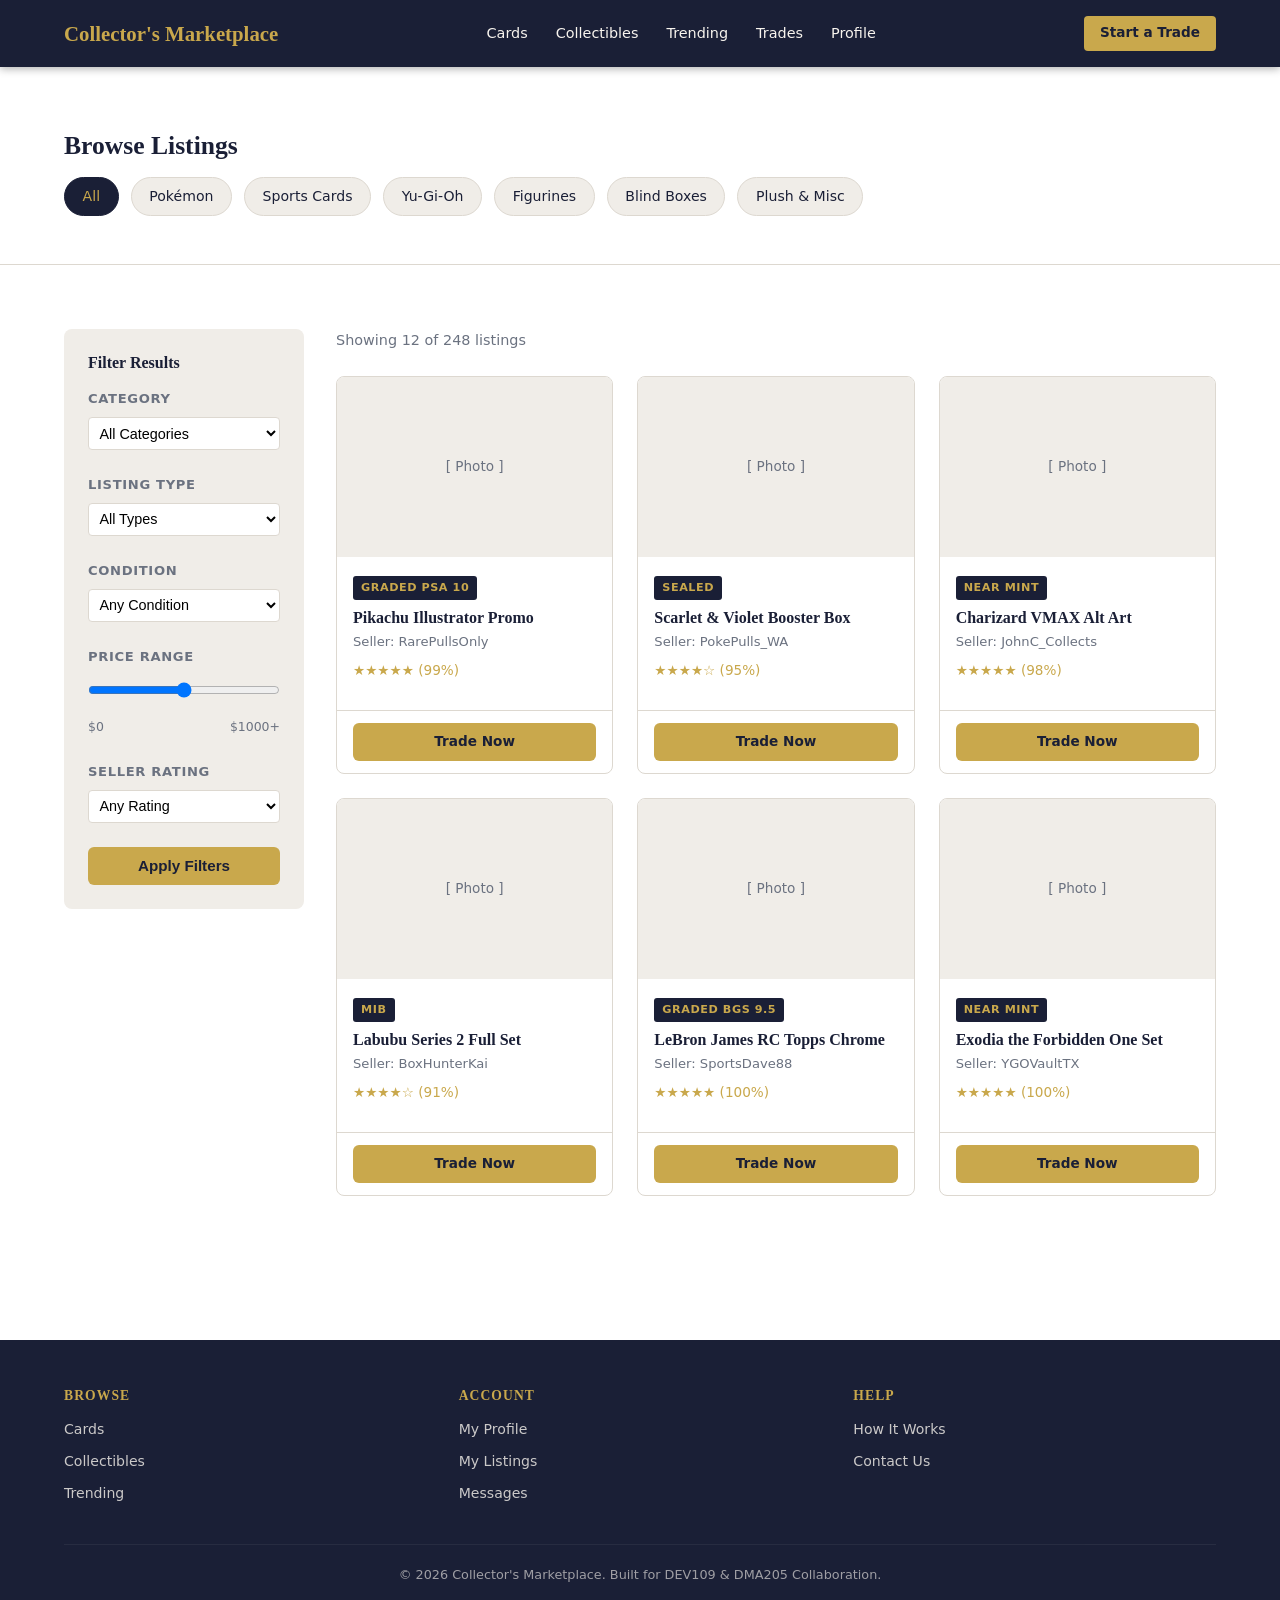
==== html/browse.html @ bccf162f "Build out prototype: homepage, browse, product detail, trade flow" ====
<!DOCTYPE html>
<html lang="en">
<head>
  <meta charset="UTF-8">
  <meta name="viewport" content="width=device-width, initial-scale=1.0">
  <meta name="description" content="Browse collectibles, trading cards, figurines, and more on Collector's Marketplace. Filter by category, condition, price, and seller rating.">
  <meta name="author" content="DEV109 Team 4 – Rana Moradi & Aayush Mehmi">
  <meta name="keywords" content="browse collectibles, trading cards, buy sell trade, pokemon cards, sports cards">
  <title>Browse Listings – Collector's Marketplace</title>
  <link rel="stylesheet" href="../css/styles.css">
</head>
<body>

  <!-- Navigation -->
  <nav class="site-nav" aria-label="Main navigation">
    <div class="container">
      <a href="../index.html" class="nav-logo">Collector's Marketplace</a>
      <ul class="nav-links">
        <li><a href="browse.html?category=cards">Cards</a></li>
        <li><a href="browse.html?category=collectibles">Collectibles</a></li>
        <li><a href="browse.html?sort=trending">Trending</a></li>
        <li><a href="browse.html?type=trades">Trades</a></li>
        <li><a href="profile.html">Profile</a></li>
      </ul>
      <div class="nav-actions">
        <a href="trade-flow.html" class="btn-nav">Start a Trade</a>
      </div>
    </div>
  </nav>

  <!-- Page Header -->
  <div class="section" style="padding-bottom: 1rem; border-bottom: 1px solid var(--border);">
    <div class="container">
      <h1 style="font-size: 1.6rem;">Browse Listings</h1>
      <div class="category-pills" style="margin-top: 1rem;">
        <a href="browse.html?category=all" class="pill active">All</a>
        <a href="browse.html?category=pokemon" class="pill">Pokémon</a>
        <a href="browse.html?category=sports" class="pill">Sports Cards</a>
        <a href="browse.html?category=yugioh" class="pill">Yu-Gi-Oh</a>
        <a href="browse.html?category=figurines" class="pill">Figurines</a>
        <a href="browse.html?category=blind-boxes" class="pill">Blind Boxes</a>
        <a href="browse.html?category=plush" class="pill">Plush &amp; Misc</a>
      </div>
    </div>
  </div>

  <!-- Browse Layout -->
  <div class="section">
    <div class="container">
      <div class="browse-layout">

        <!-- Filters Sidebar -->
        <aside class="filters-sidebar" aria-label="Filter listings">
          <h3>Filter Results</h3>

          <div class="filter-group">
            <label for="filter-category">Category</label>
            <select id="filter-category" name="category">
              <option value="">All Categories</option>
              <option value="cards">Cards</option>
              <option value="pokemon">Pokémon</option>
              <option value="sports">Sports Cards</option>
              <option value="yugioh">Yu-Gi-Oh</option>
              <option value="collectibles">Collectibles</option>
              <option value="figurines">Figurines</option>
              <option value="blind-boxes">Blind Boxes</option>
              <option value="toys">Toys</option>
              <option value="plush">Plush &amp; Misc</option>
            </select>
          </div>

          <div class="filter-group">
            <label for="filter-listing-type">Listing Type</label>
            <select id="filter-listing-type" name="listing-type">
              <option value="">All Types</option>
              <option value="trade">Trade Only</option>
              <option value="buy">Buy Only</option>
              <option value="both">Buy or Trade</option>
            </select>
          </div>

          <div class="filter-group">
            <label for="filter-condition">Condition</label>
            <select id="filter-condition" name="condition">
              <option value="">Any Condition</option>
              <option value="graded">Graded (PSA/BGS)</option>
              <option value="sealed">Sealed / MIB</option>
              <option value="near-mint">Near Mint</option>
              <option value="lightly-played">Lightly Played</option>
              <option value="played">Played</option>
            </select>
          </div>

          <div class="filter-group">
            <label for="filter-price">Price Range</label>
            <input type="range" id="filter-price" name="price" min="0" max="1000" value="500">
            <div class="range-labels">
              <span>$0</span>
              <span>$1000+</span>
            </div>
          </div>

          <div class="filter-group">
            <label for="filter-rating">Seller Rating</label>
            <select id="filter-rating" name="rating">
              <option value="">Any Rating</option>
              <option value="5">★★★★★ (100%)</option>
              <option value="4">★★★★☆ (90%+)</option>
              <option value="3">★★★☆☆ (80%+)</option>
            </select>
          </div>

          <button class="btn-primary" style="width: 100%;">Apply Filters</button>
        </aside>

        <!-- Results Grid -->
        <main aria-label="Listing results">
          <p style="font-size: 0.9rem; color: var(--muted); margin-bottom: 1.5rem;">Showing 12 of 248 listings</p>

          <div class="cards-grid">

            <article class="product-card">
              <div class="card-image" aria-label="Item image">[ Photo ]</div>
              <div class="card-body">
                <span class="card-condition">Graded PSA 10</span>
                <h3>Pikachu Illustrator Promo</h3>
                <p class="card-seller">Seller: RarePullsOnly</p>
                <p class="card-rating">★★★★★ (99%)</p>
              </div>
              <div class="card-footer">
                <a href="product-detail.html" class="btn-primary">Trade Now</a>
              </div>
            </article>

            <article class="product-card">
              <div class="card-image" aria-label="Item image">[ Photo ]</div>
              <div class="card-body">
                <span class="card-condition">Sealed</span>
                <h3>Scarlet &amp; Violet Booster Box</h3>
                <p class="card-seller">Seller: PokePulls_WA</p>
                <p class="card-rating">★★★★☆ (95%)</p>
              </div>
              <div class="card-footer">
                <a href="product-detail.html" class="btn-primary">Trade Now</a>
              </div>
            </article>

            <article class="product-card">
              <div class="card-image" aria-label="Item image">[ Photo ]</div>
              <div class="card-body">
                <span class="card-condition">Near Mint</span>
                <h3>Charizard VMAX Alt Art</h3>
                <p class="card-seller">Seller: JohnC_Collects</p>
                <p class="card-rating">★★★★★ (98%)</p>
              </div>
              <div class="card-footer">
                <a href="product-detail.html" class="btn-primary">Trade Now</a>
              </div>
            </article>

            <article class="product-card">
              <div class="card-image" aria-label="Item image">[ Photo ]</div>
              <div class="card-body">
                <span class="card-condition">MIB</span>
                <h3>Labubu Series 2 Full Set</h3>
                <p class="card-seller">Seller: BoxHunterKai</p>
                <p class="card-rating">★★★★☆ (91%)</p>
              </div>
              <div class="card-footer">
                <a href="product-detail.html" class="btn-primary">Trade Now</a>
              </div>
            </article>

            <article class="product-card">
              <div class="card-image" aria-label="Item image">[ Photo ]</div>
              <div class="card-body">
                <span class="card-condition">Graded BGS 9.5</span>
                <h3>LeBron James RC Topps Chrome</h3>
                <p class="card-seller">Seller: SportsDave88</p>
                <p class="card-rating">★★★★★ (100%)</p>
              </div>
              <div class="card-footer">
                <a href="product-detail.html" class="btn-primary">Trade Now</a>
              </div>
            </article>

            <article class="product-card">
              <div class="card-image" aria-label="Item image">[ Photo ]</div>
              <div class="card-body">
                <span class="card-condition">Near Mint</span>
                <h3>Exodia the Forbidden One Set</h3>
                <p class="card-seller">Seller: YGOVaultTX</p>
                <p class="card-rating">★★★★★ (100%)</p>
              </div>
              <div class="card-footer">
                <a href="product-detail.html" class="btn-primary">Trade Now</a>
              </div>
            </article>

          </div>
        </main>

      </div>
    </div>
  </div>

  <!-- Footer -->
  <footer class="site-footer" aria-label="Site footer">
    <div class="container">
      <div class="footer-grid">
        <div class="footer-col">
          <h4>Browse</h4>
          <ul>
            <li><a href="browse.html?category=cards">Cards</a></li>
            <li><a href="browse.html?category=collectibles">Collectibles</a></li>
            <li><a href="browse.html?sort=trending">Trending</a></li>
          </ul>
        </div>
        <div class="footer-col">
          <h4>Account</h4>
          <ul>
            <li><a href="profile.html">My Profile</a></li>
            <li><a href="#">My Listings</a></li>
            <li><a href="#">Messages</a></li>
          </ul>
        </div>
        <div class="footer-col">
          <h4>Help</h4>
          <ul>
            <li><a href="#">How It Works</a></li>
            <li><a href="#">Contact Us</a></li>
          </ul>
        </div>
      </div>
      <p class="footer-bottom">&copy; 2026 Collector's Marketplace. Built for DEV109 &amp; DMA205 Collaboration.</p>
    </div>
  </footer>

</body>
</html>
---- css/styles.css ----
/* =============================================
   Collector's Marketplace – Global Styles
   css/styles.css
   ============================================= */

/* --- Reset & Base --- */
*, *::before, *::after {
  box-sizing: border-box;
  margin: 0;
  padding: 0;
}

:root {
  --navy:   #1A1F36;
  --cream:  #F8F4EE;
  --gold:   #C9A84C;
  --gold-light: #E8D08A;
  --grey:   #F0EDE8;
  --text:   #2D2D2D;
  --muted:  #6B7280;
  --white:  #FFFFFF;
  --border: #DDD8D0;
  --danger: #C0392B;
  --success:#27AE60;
}

html {
  scroll-behavior: smooth;
}

body {
  font-family: system-ui, -apple-system, sans-serif;
  font-size: 1rem;
  line-height: 1.6;
  color: var(--text);
  background-color: var(--white);
}

a {
  color: var(--navy);
  text-decoration: none;
}

a:hover {
  color: var(--gold);
}

img {
  max-width: 100%;
  display: block;
}

/* --- Typography --- */
h1, h2, h3, h4 {
  font-family: Georgia, 'Times New Roman', serif;
  line-height: 1.2;
  color: var(--navy);
}

h1 { font-size: 2.5rem; }
h2 { font-size: 1.8rem; }
h3 { font-size: 1.25rem; }
h4 { font-size: 1rem; }

/* --- Layout Utilities --- */
.container {
  max-width: 1200px;
  margin: 0 auto;
  padding: 0 1.5rem;
}

.section {
  padding: 4rem 0;
}

/* --- Navigation --- */
.site-nav {
  background-color: var(--navy);
  position: sticky;
  top: 0;
  z-index: 100;
  box-shadow: 0 2px 8px rgba(0,0,0,0.3);
}

.site-nav .container {
  display: flex;
  align-items: center;
  justify-content: space-between;
  padding-top: 1rem;
  padding-bottom: 1rem;
  gap: 1rem;
}

.nav-logo {
  font-family: Georgia, serif;
  font-size: 1.3rem;
  color: var(--gold);
  font-weight: bold;
  white-space: nowrap;
}

.nav-links {
  display: flex;
  list-style: none;
  gap: 0.25rem;
  flex-wrap: wrap;
}

.nav-links a {
  color: var(--cream);
  padding: 0.4rem 0.75rem;
  border-radius: 4px;
  font-size: 0.9rem;
  transition: background 0.2s, color 0.2s;
}

.nav-links a:hover {
  background-color: var(--gold);
  color: var(--navy);
}

.nav-actions {
  display: flex;
  gap: 0.5rem;
  align-items: center;
}

.btn-nav {
  background: var(--gold);
  color: var(--navy);
  padding: 0.4rem 1rem;
  border-radius: 4px;
  font-weight: 600;
  font-size: 0.85rem;
  transition: background 0.2s;
  white-space: nowrap;
}

.btn-nav:hover {
  background: var(--gold-light);
  color: var(--navy);
}

/* --- Buttons --- */
.btn-primary {
  display: inline-block;
  background-color: var(--gold);
  color: var(--navy);
  font-weight: 700;
  padding: 0.65rem 1.5rem;
  border-radius: 6px;
  border: none;
  cursor: pointer;
  font-size: 0.95rem;
  transition: background 0.2s, transform 0.1s;
}

.btn-primary:hover {
  background-color: var(--gold-light);
  color: var(--navy);
  transform: translateY(-1px);
}

.btn-secondary {
  display: inline-block;
  background-color: transparent;
  color: var(--navy);
  font-weight: 600;
  padding: 0.6rem 1.4rem;
  border-radius: 6px;
  border: 2px solid var(--navy);
  cursor: pointer;
  font-size: 0.95rem;
  transition: background 0.2s, color 0.2s;
}

.btn-secondary:hover {
  background-color: var(--navy);
  color: var(--white);
}

/* --- Hero --- */
.hero {
  background-color: var(--navy);
  color: var(--white);
  padding: 5rem 0 4rem;
  text-align: center;
}

.hero h1 {
  color: var(--white);
  font-size: 3rem;
  margin-bottom: 0.75rem;
}

.hero h1 span {
  color: var(--gold);
}

.hero p {
  font-size: 1.15rem;
  color: var(--cream);
  max-width: 540px;
  margin: 0 auto 2rem;
}

.hero-actions {
  display: flex;
  gap: 1rem;
  justify-content: center;
  flex-wrap: wrap;
}

.hero .btn-secondary {
  color: var(--white);
  border-color: var(--white);
}

.hero .btn-secondary:hover {
  background: var(--white);
  color: var(--navy);
}

/* --- Section Headers --- */
.section-header {
  display: flex;
  align-items: baseline;
  justify-content: space-between;
  margin-bottom: 2rem;
  border-bottom: 2px solid var(--gold);
  padding-bottom: 0.75rem;
}

.section-header h2 {
  font-size: 1.6rem;
}

.section-header a {
  font-size: 0.9rem;
  color: var(--gold);
  font-weight: 600;
}

/* --- Product Cards --- */
.cards-grid {
  display: grid;
  grid-template-columns: repeat(auto-fill, minmax(240px, 1fr));
  gap: 1.5rem;
}

.product-card {
  background: var(--white);
  border: 1px solid var(--border);
  border-radius: 8px;
  overflow: hidden;
  transition: box-shadow 0.2s, transform 0.2s;
}

.product-card:hover {
  box-shadow: 0 6px 20px rgba(26,31,54,0.12);
  transform: translateY(-3px);
}

.card-image {
  background-color: var(--grey);
  height: 180px;
  display: flex;
  align-items: center;
  justify-content: center;
  color: var(--muted);
  font-size: 0.85rem;
}

.card-body {
  padding: 1rem;
}

.card-condition {
  display: inline-block;
  background: var(--navy);
  color: var(--gold);
  font-size: 0.7rem;
  font-weight: 700;
  padding: 0.2rem 0.5rem;
  border-radius: 3px;
  text-transform: uppercase;
  letter-spacing: 0.05em;
  margin-bottom: 0.5rem;
}

.card-body h3 {
  font-size: 1rem;
  margin-bottom: 0.25rem;
}

.card-seller {
  font-size: 0.82rem;
  color: var(--muted);
  margin-bottom: 0.5rem;
}

.card-rating {
  color: var(--gold);
  font-size: 0.85rem;
  margin-bottom: 0.75rem;
}

.card-footer {
  padding: 0.75rem 1rem;
  border-top: 1px solid var(--border);
  display: flex;
  gap: 0.5rem;
}

.card-footer .btn-primary {
  flex: 1;
  text-align: center;
  padding: 0.5rem;
  font-size: 0.85rem;
}

/* --- Category Pills --- */
.category-pills {
  display: flex;
  gap: 0.75rem;
  flex-wrap: wrap;
  margin-bottom: 2rem;
}

.pill {
  background: var(--grey);
  color: var(--navy);
  padding: 0.45rem 1.1rem;
  border-radius: 999px;
  font-size: 0.88rem;
  font-weight: 500;
  border: 1px solid var(--border);
  cursor: pointer;
  transition: background 0.2s, color 0.2s;
}

.pill:hover, .pill.active {
  background: var(--navy);
  color: var(--gold);
  border-color: var(--navy);
}

/* --- Browse Layout --- */
.browse-layout {
  display: grid;
  grid-template-columns: 240px 1fr;
  gap: 2rem;
  align-items: start;
}

.filters-sidebar {
  background: var(--grey);
  border-radius: 8px;
  padding: 1.5rem;
  position: sticky;
  top: 80px;
}

.filters-sidebar h3 {
  font-size: 1rem;
  margin-bottom: 1rem;
  color: var(--navy);
}

.filter-group {
  margin-bottom: 1.5rem;
}

.filter-group label {
  display: block;
  font-size: 0.82rem;
  font-weight: 600;
  text-transform: uppercase;
  letter-spacing: 0.05em;
  color: var(--muted);
  margin-bottom: 0.5rem;
}

.filter-group select,
.filter-group input[type="range"] {
  width: 100%;
  padding: 0.4rem;
  border: 1px solid var(--border);
  border-radius: 4px;
  font-size: 0.9rem;
  background: var(--white);
}

.filter-group .range-labels {
  display: flex;
  justify-content: space-between;
  font-size: 0.78rem;
  color: var(--muted);
  margin-top: 0.25rem;
}

/* --- Product Detail Page --- */
.breadcrumb {
  font-size: 0.85rem;
  color: var(--muted);
  margin-bottom: 1.5rem;
}

.breadcrumb a {
  color: var(--gold);
}

.breadcrumb span {
  margin: 0 0.4rem;
}

.pdp-layout {
  display: grid;
  grid-template-columns: 1fr 1fr;
  gap: 3rem;
  align-items: start;
}

.pdp-image {
  background: var(--grey);
  border-radius: 8px;
  height: 400px;
  display: flex;
  align-items: center;
  justify-content: center;
  color: var(--muted);
  border: 1px solid var(--border);
}

.pdp-info h1 {
  font-size: 1.8rem;
  margin-bottom: 0.5rem;
}

.pdp-tags {
  display: flex;
  gap: 0.5rem;
  flex-wrap: wrap;
  margin-bottom: 1rem;
}

.tag {
  background: var(--navy);
  color: var(--gold);
  padding: 0.25rem 0.65rem;
  border-radius: 4px;
  font-size: 0.78rem;
  font-weight: 600;
  text-transform: uppercase;
}

.pdp-price {
  font-size: 1.6rem;
  font-weight: 700;
  color: var(--navy);
  font-family: Georgia, serif;
  margin-bottom: 0.5rem;
}

.pdp-seller {
  font-size: 0.9rem;
  color: var(--muted);
  margin-bottom: 1rem;
}

.pdp-description {
  font-size: 0.95rem;
  line-height: 1.7;
  color: var(--text);
  margin-bottom: 1.5rem;
  padding: 1rem;
  background: var(--grey);
  border-radius: 6px;
}

.pdp-actions {
  display: flex;
  gap: 0.75rem;
  flex-wrap: wrap;
  margin-bottom: 1.5rem;
}

.pdp-tabs {
  display: flex;
  border-bottom: 2px solid var(--border);
  margin-bottom: 1rem;
}

.pdp-tab {
  padding: 0.6rem 1.2rem;
  font-size: 0.9rem;
  cursor: pointer;
  color: var(--muted);
  border-bottom: 2px solid transparent;
  margin-bottom: -2px;
}

.pdp-tab.active {
  color: var(--navy);
  border-bottom-color: var(--gold);
  font-weight: 600;
}

/* --- Trade Flow --- */
.trade-steps {
  display: flex;
  justify-content: center;
  gap: 0;
  margin-bottom: 3rem;
  counter-reset: step;
}

.step-indicator {
  display: flex;
  align-items: center;
  gap: 0;
}

.step-num {
  width: 36px;
  height: 36px;
  border-radius: 50%;
  background: var(--border);
  color: var(--muted);
  display: flex;
  align-items: center;
  justify-content: center;
  font-weight: 700;
  font-size: 0.9rem;
  flex-shrink: 0;
}

.step-num.active {
  background: var(--navy);
  color: var(--gold);
}

.step-num.done {
  background: var(--success);
  color: var(--white);
}

.step-label {
  font-size: 0.78rem;
  color: var(--muted);
  margin-top: 0.3rem;
  text-align: center;
  max-width: 80px;
}

.step-connector {
  width: 60px;
  height: 2px;
  background: var(--border);
  margin: 0 0.25rem;
  align-self: center;
  margin-bottom: 0.3rem;
}

.step-wrapper {
  display: flex;
  flex-direction: column;
  align-items: center;
}

.trade-form-card {
  background: var(--white);
  border: 1px solid var(--border);
  border-radius: 10px;
  padding: 2.5rem;
  max-width: 600px;
  margin: 0 auto;
  box-shadow: 0 4px 16px rgba(0,0,0,0.07);
}

.trade-form-card h2 {
  font-size: 1.4rem;
  margin-bottom: 1.5rem;
}

.form-group {
  margin-bottom: 1.25rem;
}

.form-group label {
  display: block;
  font-size: 0.85rem;
  font-weight: 600;
  margin-bottom: 0.4rem;
  color: var(--navy);
}

.form-group input,
.form-group select,
.form-group textarea {
  width: 100%;
  padding: 0.6rem 0.85rem;
  border: 1px solid var(--border);
  border-radius: 6px;
  font-size: 0.95rem;
  font-family: inherit;
  background: var(--white);
  color: var(--text);
}

.form-group textarea {
  resize: vertical;
  min-height: 90px;
}

.upload-zone {
  border: 2px dashed var(--border);
  border-radius: 8px;
  padding: 2.5rem 1rem;
  text-align: center;
  color: var(--muted);
  background: var(--grey);
  cursor: pointer;
  transition: border-color 0.2s;
}

.upload-zone:hover {
  border-color: var(--gold);
}

.upload-zone p {
  font-size: 0.9rem;
  margin-top: 0.5rem;
}

.estimate-box {
  background: var(--grey);
  border-left: 4px solid var(--gold);
  padding: 1rem 1.25rem;
  border-radius: 0 6px 6px 0;
  margin-bottom: 1.25rem;
}

.estimate-box p {
  font-size: 0.85rem;
  color: var(--muted);
  margin-bottom: 0.5rem;
}

.estimate-value {
  font-size: 1.5rem;
  font-family: Georgia, serif;
  font-weight: 700;
  color: var(--navy);
}

.form-nav {
  display: flex;
  justify-content: space-between;
  margin-top: 2rem;
  padding-top: 1.5rem;
  border-top: 1px solid var(--border);
}

/* --- Footer --- */
.site-footer {
  background: var(--navy);
  color: var(--cream);
  padding: 3rem 0 1.5rem;
  margin-top: 5rem;
}

.footer-grid {
  display: grid;
  grid-template-columns: repeat(auto-fit, minmax(160px, 1fr));
  gap: 2rem;
  margin-bottom: 2rem;
}

.footer-col h4 {
  color: var(--gold);
  font-size: 0.85rem;
  text-transform: uppercase;
  letter-spacing: 0.08em;
  margin-bottom: 0.75rem;
}

.footer-col ul {
  list-style: none;
}

.footer-col ul li {
  margin-bottom: 0.4rem;
}

.footer-col ul li a {
  color: var(--cream);
  font-size: 0.88rem;
  opacity: 0.8;
  transition: opacity 0.2s;
}

.footer-col ul li a:hover {
  opacity: 1;
  color: var(--gold);
}

.footer-bottom {
  border-top: 1px solid rgba(255,255,255,0.1);
  padding-top: 1.25rem;
  font-size: 0.8rem;
  color: var(--cream);
  opacity: 0.6;
  text-align: center;
}

/* --- Responsive --- */
@media (max-width: 768px) {
  h1 { font-size: 1.8rem; }
  .hero h1 { font-size: 2rem; }

  .browse-layout {
    grid-template-columns: 1fr;
  }

  .filters-sidebar {
    position: static;
  }

  .pdp-layout {
    grid-template-columns: 1fr;
  }

  .trade-steps {
    gap: 0;
  }

  .step-connector {
    width: 30px;
  }

  .nav-links {
    display: none;
  }
}
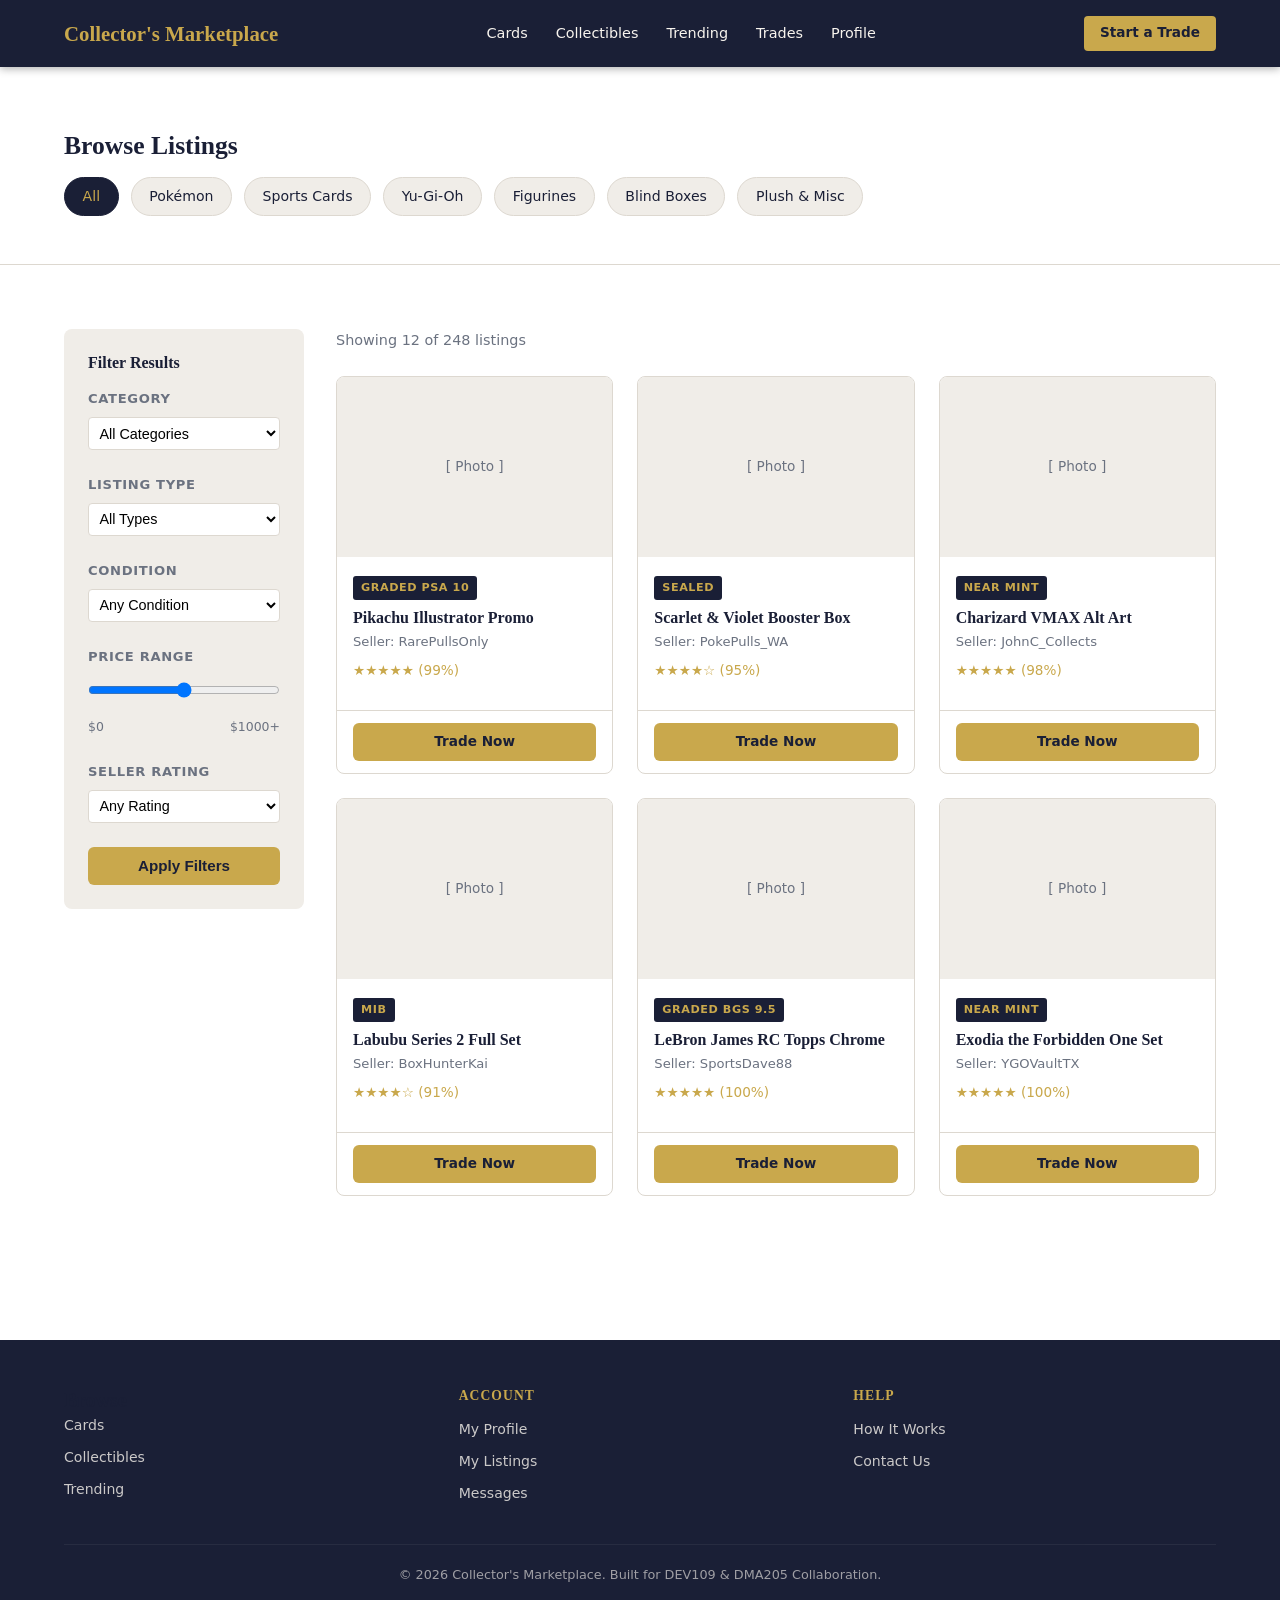
==== commit bf0b44ea: "Fix W3C validation errors across all pages" ====
--- a/html/browse.html
+++ b/html/browse.html
@@ -120,7 +120,7 @@
           <div class="cards-grid">
 
             <article class="product-card">
-              <div class="card-image" aria-label="Item image">[ Photo ]</div>
+              <div class="card-image" role="img" aria-label="Item image">[ Photo ]</div>
               <div class="card-body">
                 <span class="card-condition">Graded PSA 10</span>
                 <h3>Pikachu Illustrator Promo</h3>
@@ -133,7 +133,7 @@
             </article>
 
             <article class="product-card">
-              <div class="card-image" aria-label="Item image">[ Photo ]</div>
+              <div class="card-image" role="img" aria-label="Item image">[ Photo ]</div>
               <div class="card-body">
                 <span class="card-condition">Sealed</span>
                 <h3>Scarlet &amp; Violet Booster Box</h3>
@@ -146,7 +146,7 @@
             </article>
 
             <article class="product-card">
-              <div class="card-image" aria-label="Item image">[ Photo ]</div>
+              <div class="card-image" role="img" aria-label="Item image">[ Photo ]</div>
               <div class="card-body">
                 <span class="card-condition">Near Mint</span>
                 <h3>Charizard VMAX Alt Art</h3>
@@ -159,7 +159,7 @@
             </article>
 
             <article class="product-card">
-              <div class="card-image" aria-label="Item image">[ Photo ]</div>
+              <div class="card-image" role="img" aria-label="Item image">[ Photo ]</div>
               <div class="card-body">
                 <span class="card-condition">MIB</span>
                 <h3>Labubu Series 2 Full Set</h3>
@@ -172,7 +172,7 @@
             </article>
 
             <article class="product-card">
-              <div class="card-image" aria-label="Item image">[ Photo ]</div>
+              <div class="card-image" role="img" aria-label="Item image">[ Photo ]</div>
               <div class="card-body">
                 <span class="card-condition">Graded BGS 9.5</span>
                 <h3>LeBron James RC Topps Chrome</h3>
@@ -185,7 +185,7 @@
             </article>
 
             <article class="product-card">
-              <div class="card-image" aria-label="Item image">[ Photo ]</div>
+              <div class="card-image" role="img" aria-label="Item image">[ Photo ]</div>
               <div class="card-body">
                 <span class="card-condition">Near Mint</span>
                 <h3>Exodia the Forbidden One Set</h3>
@@ -209,7 +209,7 @@
     <div class="container">
       <div class="footer-grid">
         <div class="footer-col">
-          <h4>Browse</h4>
+          <h3>Browse</h3>
           <ul>
             <li><a href="browse.html?category=cards">Cards</a></li>
             <li><a href="browse.html?category=collectibles">Collectibles</a></li>
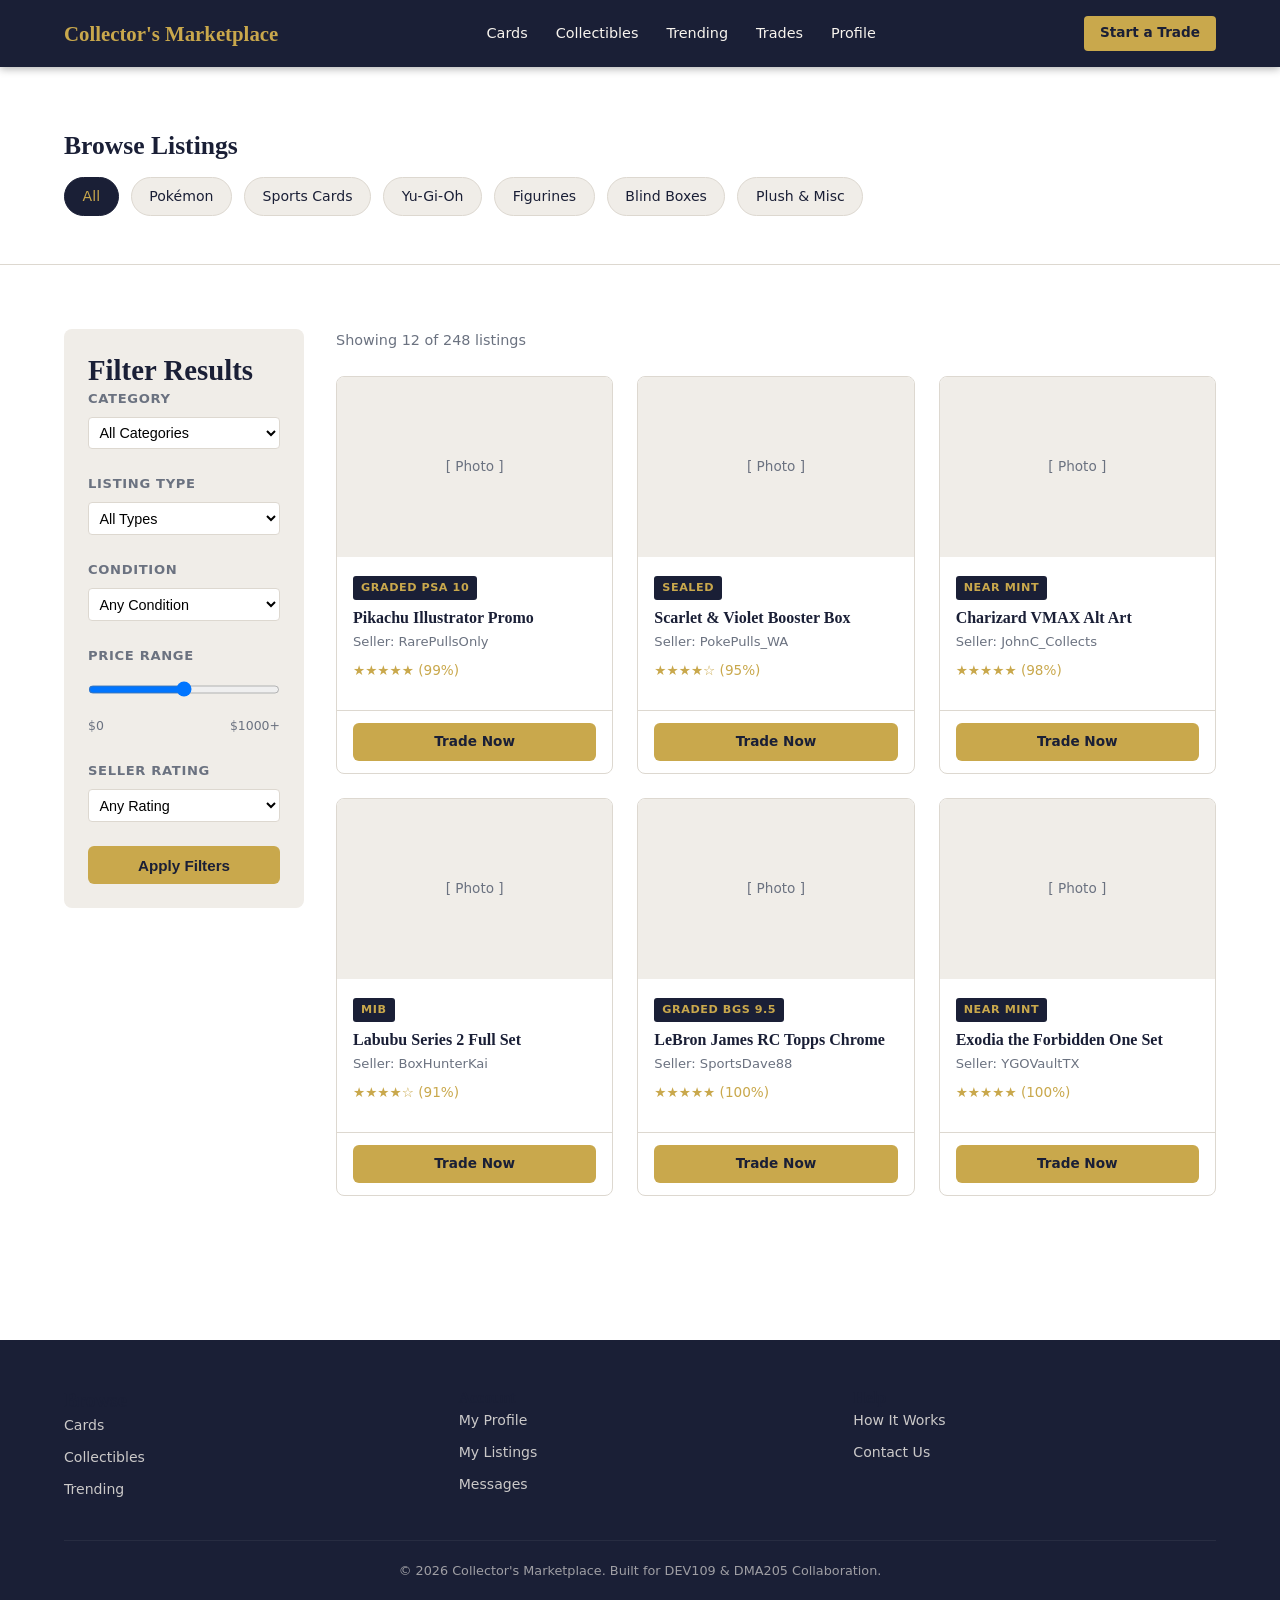
==== commit fe0ac78d: "Fix W3C validation errors across all pages" ====
--- a/html/browse.html
+++ b/html/browse.html
@@ -51,7 +51,7 @@
 
         <!-- Filters Sidebar -->
         <aside class="filters-sidebar" aria-label="Filter listings">
-          <h3>Filter Results</h3>
+          <h2>Filter Results</h2>
 
           <div class="filter-group">
             <label for="filter-category">Category</label>
--- a/css/styles.css
+++ b/css/styles.css
@@ -677,7 +677,7 @@
   margin-bottom: 2rem;
 }
 
-.footer-col h4 {
+.footer-col h2 {
   color: var(--gold);
   font-size: 0.85rem;
   text-transform: uppercase;
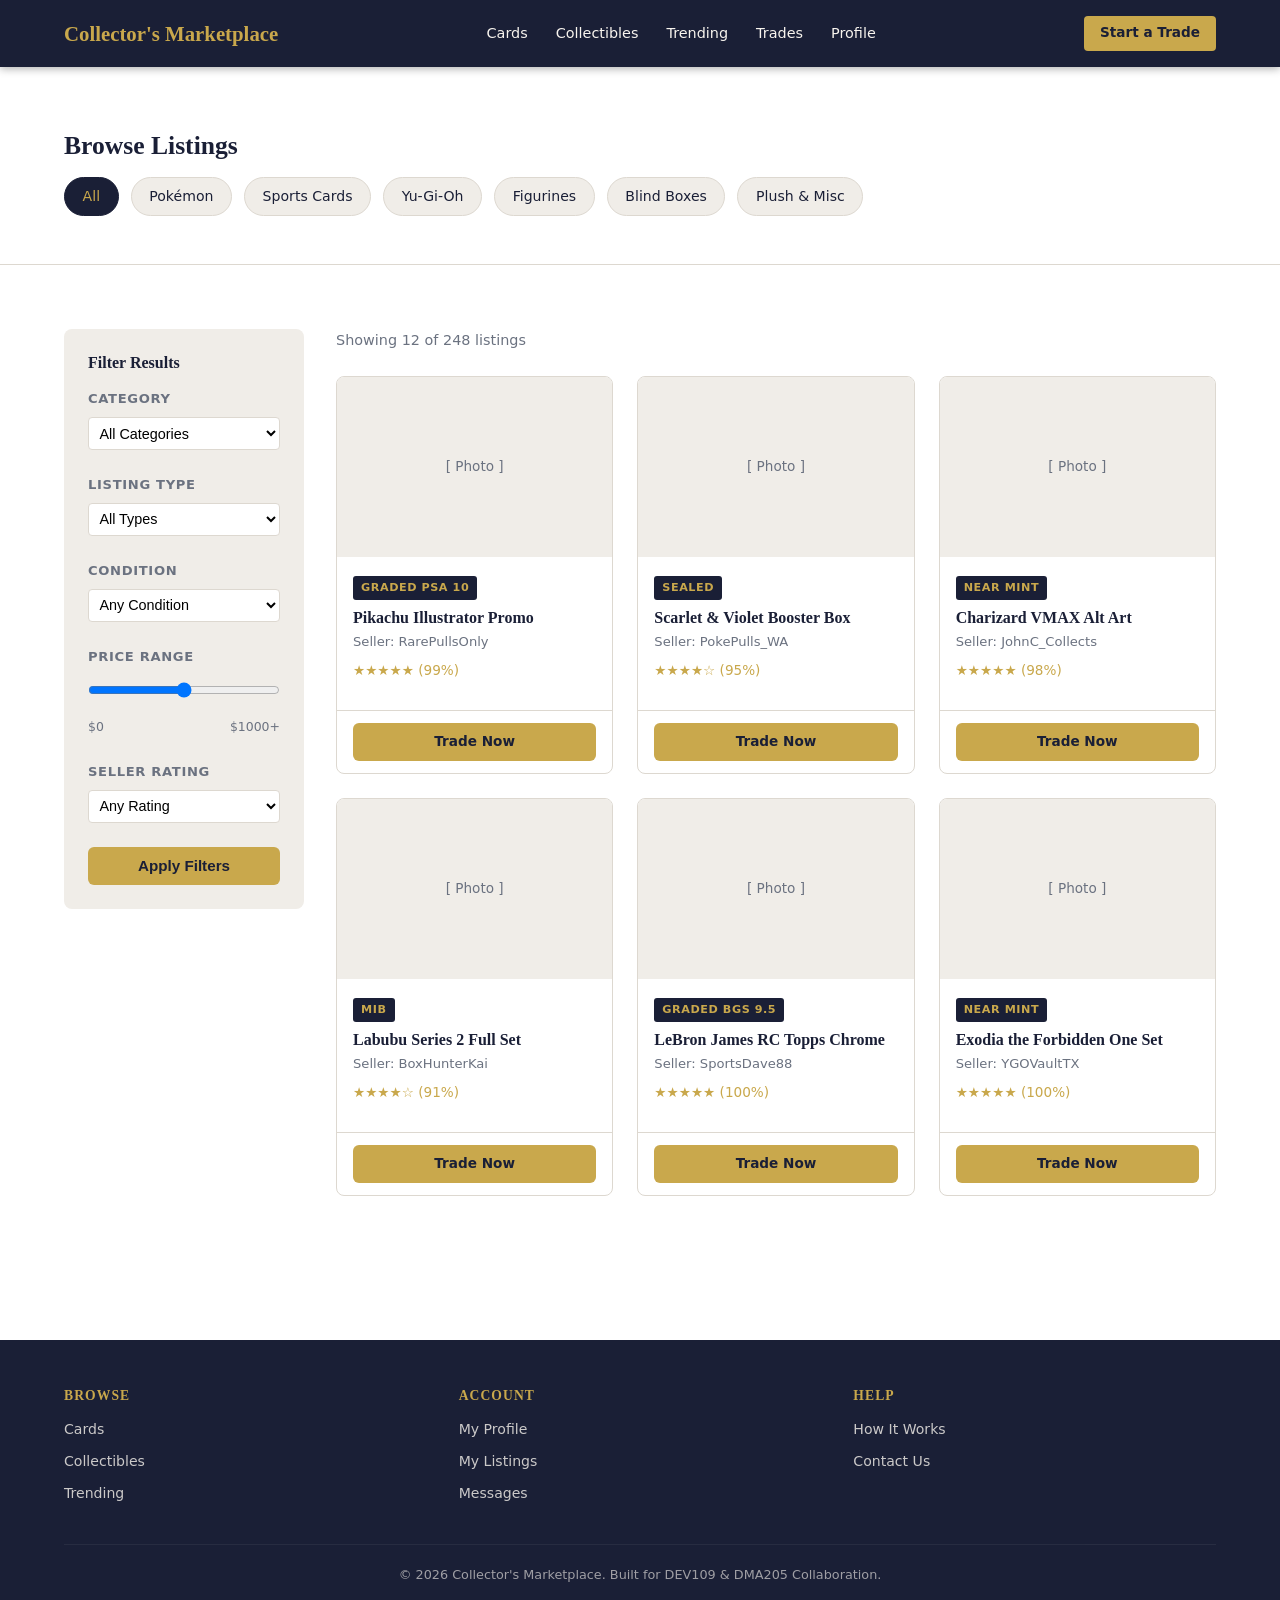
==== commit 7d451357: "Fix all heading hierarchy and structural HTML issues" ====
--- a/html/browse.html
+++ b/html/browse.html
@@ -120,7 +120,7 @@
           <div class="cards-grid">
 
             <article class="product-card">
-              <div class="card-image" role="img" aria-label="Item image">[ Photo ]</div>
+              <div class="card-image" aria-label="Item image">[ Photo ]</div>
               <div class="card-body">
                 <span class="card-condition">Graded PSA 10</span>
                 <h3>Pikachu Illustrator Promo</h3>
@@ -133,7 +133,7 @@
             </article>
 
             <article class="product-card">
-              <div class="card-image" role="img" aria-label="Item image">[ Photo ]</div>
+              <div class="card-image" aria-label="Item image">[ Photo ]</div>
               <div class="card-body">
                 <span class="card-condition">Sealed</span>
                 <h3>Scarlet &amp; Violet Booster Box</h3>
@@ -146,7 +146,7 @@
             </article>
 
             <article class="product-card">
-              <div class="card-image" role="img" aria-label="Item image">[ Photo ]</div>
+              <div class="card-image" aria-label="Item image">[ Photo ]</div>
               <div class="card-body">
                 <span class="card-condition">Near Mint</span>
                 <h3>Charizard VMAX Alt Art</h3>
@@ -159,7 +159,7 @@
             </article>
 
             <article class="product-card">
-              <div class="card-image" role="img" aria-label="Item image">[ Photo ]</div>
+              <div class="card-image" aria-label="Item image">[ Photo ]</div>
               <div class="card-body">
                 <span class="card-condition">MIB</span>
                 <h3>Labubu Series 2 Full Set</h3>
@@ -172,7 +172,7 @@
             </article>
 
             <article class="product-card">
-              <div class="card-image" role="img" aria-label="Item image">[ Photo ]</div>
+              <div class="card-image" aria-label="Item image">[ Photo ]</div>
               <div class="card-body">
                 <span class="card-condition">Graded BGS 9.5</span>
                 <h3>LeBron James RC Topps Chrome</h3>
@@ -185,7 +185,7 @@
             </article>
 
             <article class="product-card">
-              <div class="card-image" role="img" aria-label="Item image">[ Photo ]</div>
+              <div class="card-image" aria-label="Item image">[ Photo ]</div>
               <div class="card-body">
                 <span class="card-condition">Near Mint</span>
                 <h3>Exodia the Forbidden One Set</h3>
@@ -209,7 +209,7 @@
     <div class="container">
       <div class="footer-grid">
         <div class="footer-col">
-          <h3>Browse</h3>
+          <h2>Browse</h2>
           <ul>
             <li><a href="browse.html?category=cards">Cards</a></li>
             <li><a href="browse.html?category=collectibles">Collectibles</a></li>
@@ -217,7 +217,7 @@
           </ul>
         </div>
         <div class="footer-col">
-          <h4>Account</h4>
+          <h2>Account</h2>
           <ul>
             <li><a href="profile.html">My Profile</a></li>
             <li><a href="#">My Listings</a></li>
@@ -225,7 +225,7 @@
           </ul>
         </div>
         <div class="footer-col">
-          <h4>Help</h4>
+          <h2>Help</h2>
           <ul>
             <li><a href="#">How It Works</a></li>
             <li><a href="#">Contact Us</a></li>
--- a/css/styles.css
+++ b/css/styles.css
@@ -361,7 +361,7 @@
   top: 80px;
 }
 
-.filters-sidebar h3 {
+.filters-sidebar h2 {
   font-size: 1rem;
   margin-bottom: 1rem;
   color: var(--navy);
